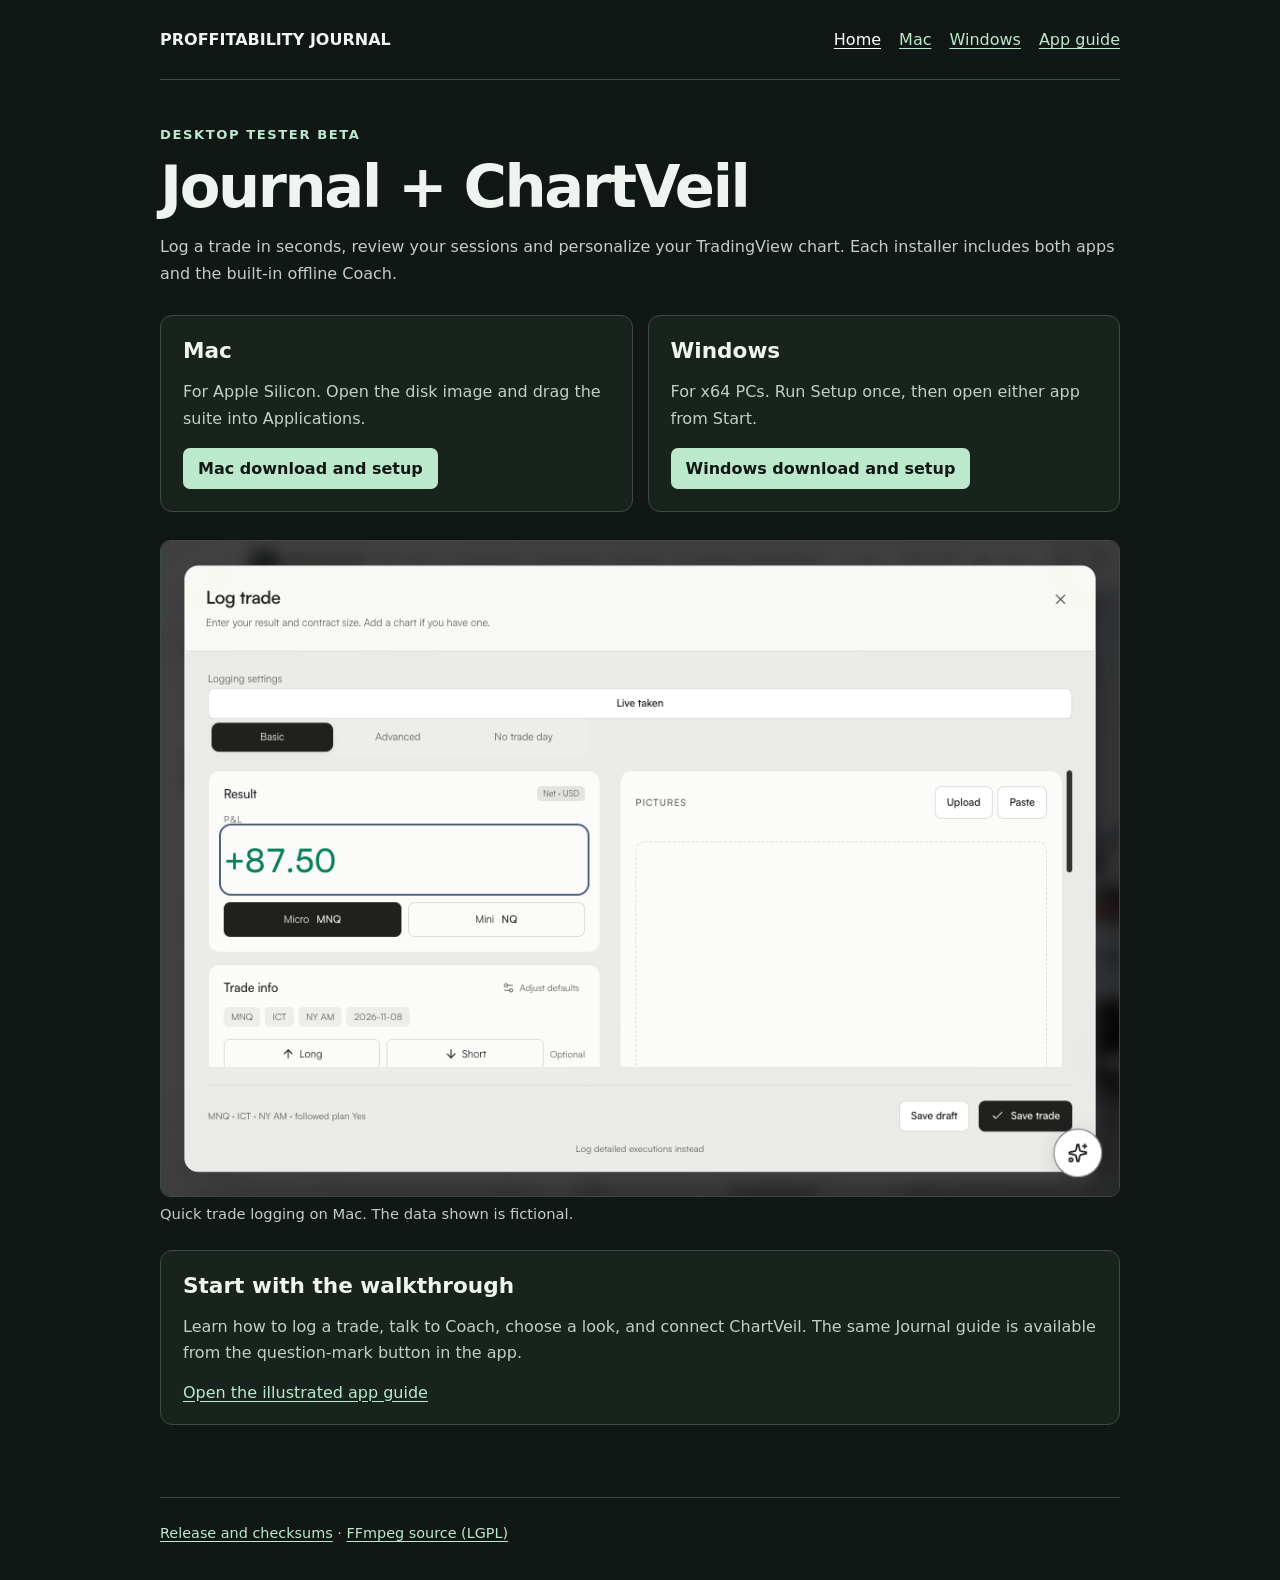
==== docs/index.html @ add7f017 "Publish Mac and Windows installation pages and illustrated guides" ====
<!doctype html>
<html lang="en">
<head>
  <meta charset="utf-8">
  <meta name="viewport" content="width=device-width, initial-scale=1">
  <title>Proffitability Journal and ChartVeil</title>
  <meta name="description" content="Download the Journal and ChartVeil desktop suite for Mac or Windows. Includes an offline Coach.">
  <link rel="stylesheet" href="site.css">
</head>
<body>
  <a class="skip" href="#main">Skip to content</a>
  <header>
    <strong>PROFFITABILITY JOURNAL</strong>
    <nav aria-label="Main"><a href="./" aria-current="page">Home</a><a href="mac/">Mac</a><a href="windows/">Windows</a><a href="guide/">App guide</a></nav>
  </header>
  <main id="main">
    <p class="kicker">Desktop tester beta</p>
    <h1>Journal + ChartVeil</h1>
    <p>Log a trade in seconds, review your sessions and personalize your TradingView chart. Each installer includes both apps and the built-in offline Coach.</p>
    <section class="grid" aria-label="Choose your platform">
      <article class="panel"><h2>Mac</h2><p>For Apple Silicon. Open the disk image and drag the suite into Applications.</p><a class="download" href="mac/">Mac download and setup</a></article>
      <article class="panel"><h2>Windows</h2><p>For x64 PCs. Run Setup once, then open either app from Start.</p><a class="download" href="windows/">Windows download and setup</a></article>
    </section>
    <figure><img src="screenshots/mac-log-trade.png" alt="Journal’s trade form with net P&L, MNQ contract selection and an optional picture panel"><figcaption>Quick trade logging on Mac. The data shown is fictional.</figcaption></figure>
    <section class="panel"><h2>Start with the walkthrough</h2><p>Learn how to log a trade, talk to Coach, choose a look, and connect ChartVeil. The same Journal guide is available from the question-mark button in the app.</p><a href="guide/">Open the illustrated app guide</a></section>
  </main>
  <footer><p><a href="https://github.com/PopetoNM/proffitability-journal-releases/releases/tag/v0.4.0-beta.4">Release and checksums</a> · <a href="https://github.com/PopetoNM/proffitability-journal-releases/releases/download/v0.4.0-beta.3/FFmpeg-9.0.2-clean-source.zip">FFmpeg source (LGPL)</a></p></footer>
</body>
</html>
---- docs/site.css ----
:root {
  color-scheme: dark;
  font-family: system-ui, -apple-system, sans-serif;
  color: #eff4f0;
  background: #101714;
  --muted: #c2cec6;
  --line: #3c4b42;
  --panel: #19231d;
  --accent: #bce9cc;
}
* { box-sizing: border-box; }
body { margin: 0; }
header, main, footer { width: min(960px, 100% - 36px); margin: auto; }
header { display: flex; align-items: center; flex-wrap: wrap; justify-content: space-between; gap: 12px; padding: 22px 0; border-bottom: 1px solid var(--line); }
nav { display: flex; flex-wrap: wrap; gap: 4px 18px; }
nav a { padding: 8px 0; }
a { color: var(--accent); text-underline-offset: .2em; }
a:focus-visible { outline: 2px solid #ffdc80; outline-offset: 4px; }
[aria-current="page"] { color: white; }
main { padding-block: 44px; }
h1 { font-size: clamp(2rem, 6vw, 3.7rem); letter-spacing: -.04em; margin: 0 0 12px; line-height: 1.06; }
h2 { font-size: 1.35rem; margin: 0 0 10px; }
p, li { line-height: 1.65; color: var(--muted); }
ul, ol { padding-left: 22px; }
li + li { margin-top: .35rem; }
section { margin-block: 28px; }
.kicker { font-size: .82rem; letter-spacing: .12em; font-weight: 700; color: var(--accent); text-transform: uppercase; margin: 0 0 10px; }
.panel { padding: 22px; border: 1px solid var(--line); border-radius: 12px; background: var(--panel); }
.grid { display: grid; grid-template-columns: repeat(auto-fit, minmax(min(100%, 280px), 1fr)); gap: 15px; }
.download { display: inline-block; padding: 11px 15px; border-radius: 7px; color: #101714; background: var(--accent); font-weight: 700; text-decoration: none; }
.download:hover { background: #ddf5e5; }
figure { margin: 22px 0 0; }
img { width: 100%; height: auto; display: block; border-radius: 10px; border: 1px solid var(--line); }
figcaption { color: var(--muted); margin-top: 8px; font-size: .92rem; }
footer { border-top: 1px solid var(--line); padding: 10px 0 20px; font-size: .9rem; }
.skip { position: fixed; top: 8px; left: 8px; transform: translateY(-200%); background: var(--panel); padding: 10px; }
.skip:focus { transform: none; }
code { overflow-wrap: anywhere; }
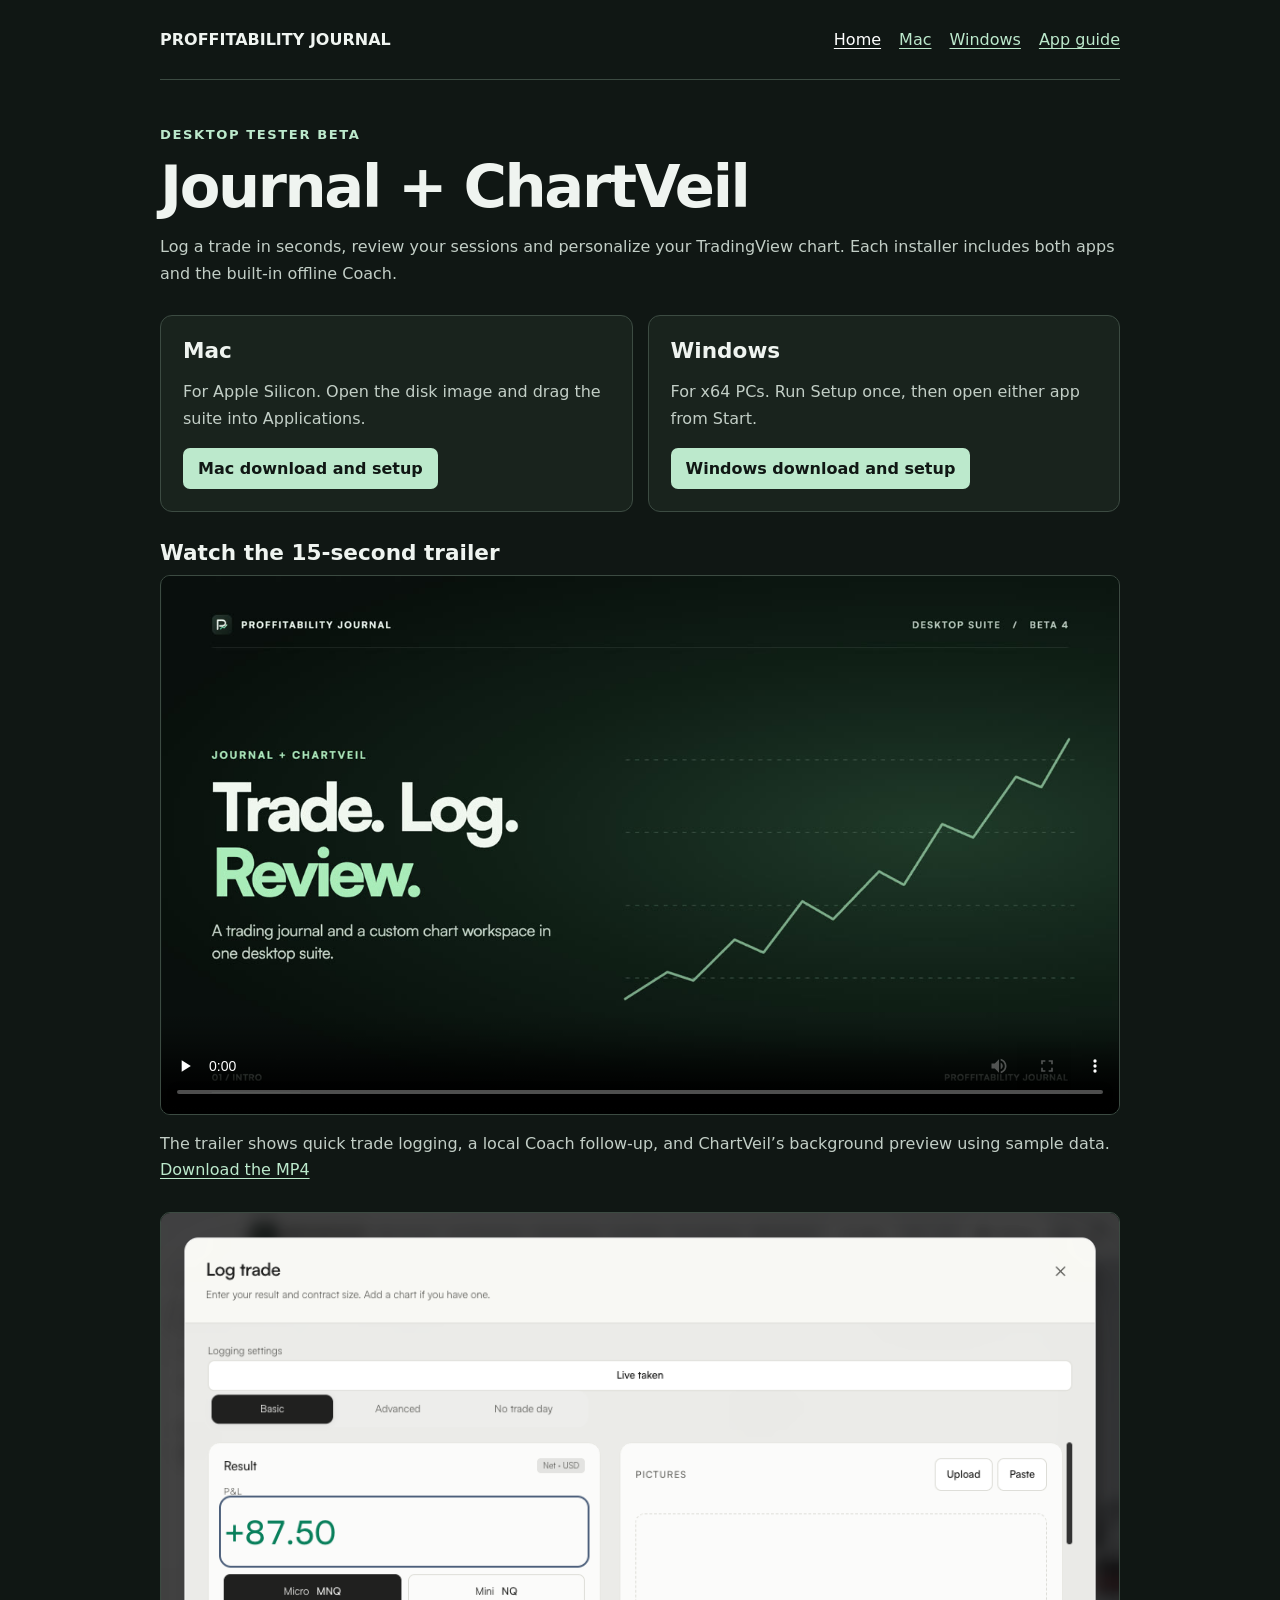
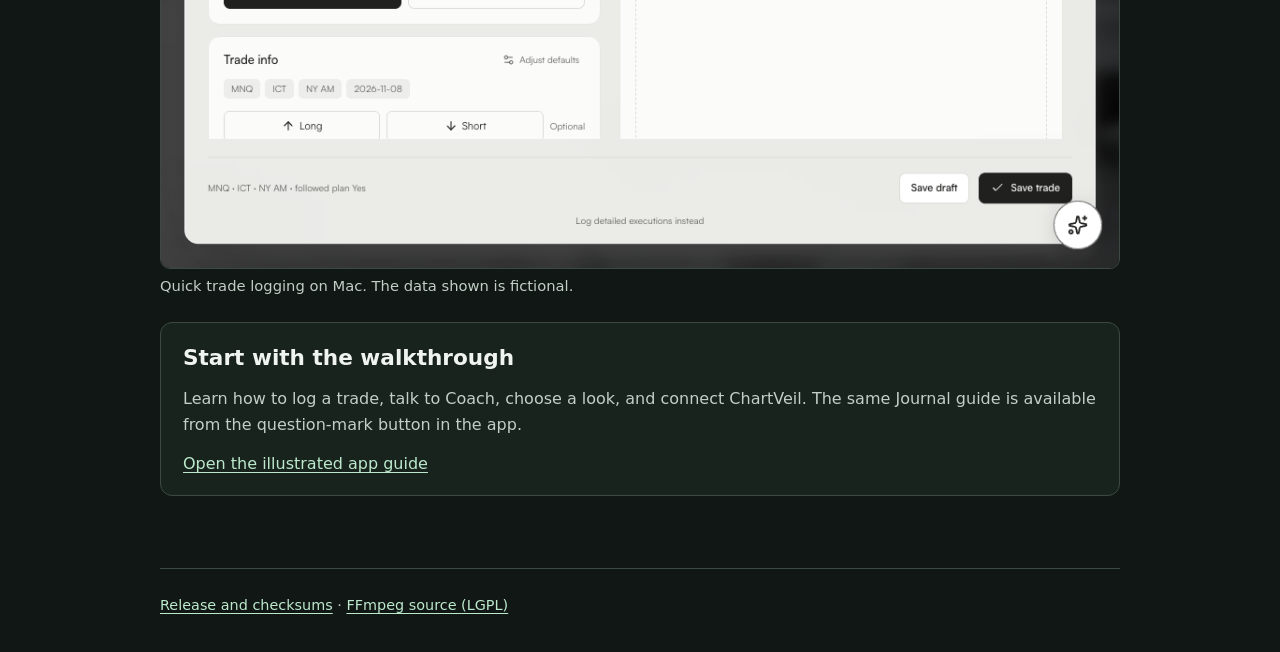
==== commit f80da601: "Publish the verified install guides and Beta 4 trailer" ====
--- a/docs/index.html
+++ b/docs/index.html
@@ -21,6 +21,14 @@
       <article class="panel"><h2>Mac</h2><p>For Apple Silicon. Open the disk image and drag the suite into Applications.</p><a class="download" href="mac/">Mac download and setup</a></article>
       <article class="panel"><h2>Windows</h2><p>For x64 PCs. Run Setup once, then open either app from Start.</p><a class="download" href="windows/">Windows download and setup</a></article>
     </section>
+    <section id="trailer">
+      <h2>Watch the 15-second trailer</h2>
+      <video class="trailer" controls playsinline preload="none" width="1920" height="1080" poster="media/trailer-poster.jpg" aria-label="Proffitability Journal Beta 4 product trailer">
+        <source src="media/Proffitability-Journal-Beta4-Trailer.mp4" type="video/mp4">
+        <a href="media/Proffitability-Journal-Beta4-Trailer.mp4">Download the trailer</a>
+      </video>
+      <p>The trailer shows quick trade logging, a local Coach follow-up, and ChartVeil’s background preview using sample data. <a href="media/Proffitability-Journal-Beta4-Trailer.mp4" download>Download the MP4</a></p>
+    </section>
     <figure><img src="screenshots/mac-log-trade.png" alt="Journal’s trade form with net P&L, MNQ contract selection and an optional picture panel"><figcaption>Quick trade logging on Mac. The data shown is fictional.</figcaption></figure>
     <section class="panel"><h2>Start with the walkthrough</h2><p>Learn how to log a trade, talk to Coach, choose a look, and connect ChartVeil. The same Journal guide is available from the question-mark button in the app.</p><a href="guide/">Open the illustrated app guide</a></section>
   </main>
--- a/docs/site.css
+++ b/docs/site.css
@@ -31,8 +31,16 @@
 .download:hover { background: #ddf5e5; }
 figure { margin: 22px 0 0; }
 img { width: 100%; height: auto; display: block; border-radius: 10px; border: 1px solid var(--line); }
+.trailer { width: 100%; height: auto; aspect-ratio: 16 / 9; display: block; border-radius: 10px; border: 1px solid var(--line); background: #0b1310; }
 figcaption { color: var(--muted); margin-top: 8px; font-size: .92rem; }
 footer { border-top: 1px solid var(--line); padding: 10px 0 20px; font-size: .9rem; }
 .skip { position: fixed; top: 8px; left: 8px; transform: translateY(-200%); background: var(--panel); padding: 10px; }
 .skip:focus { transform: none; }
 code { overflow-wrap: anywhere; }
+pre {
+  overflow-x: auto;
+  padding: 12px 14px;
+  border: 1px solid var(--line);
+  border-radius: 7px;
+  background: var(--panel);
+}
